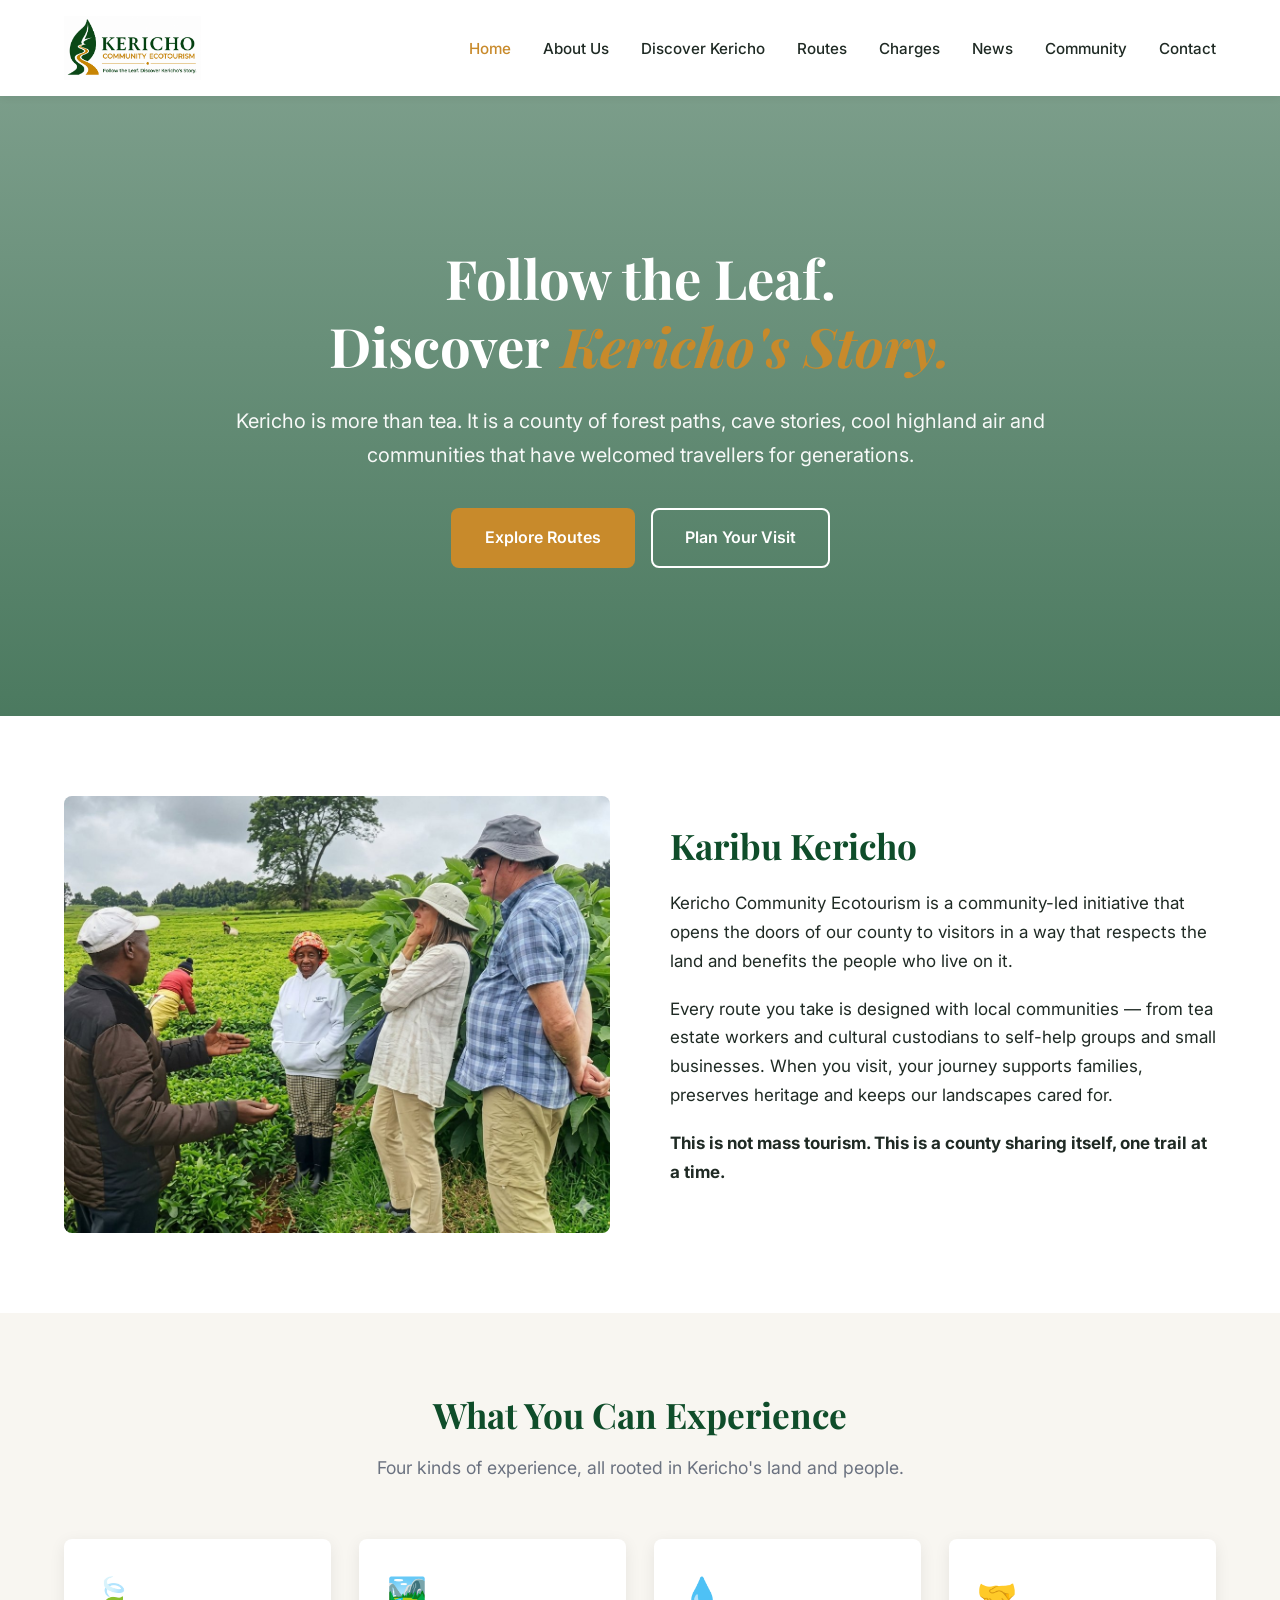
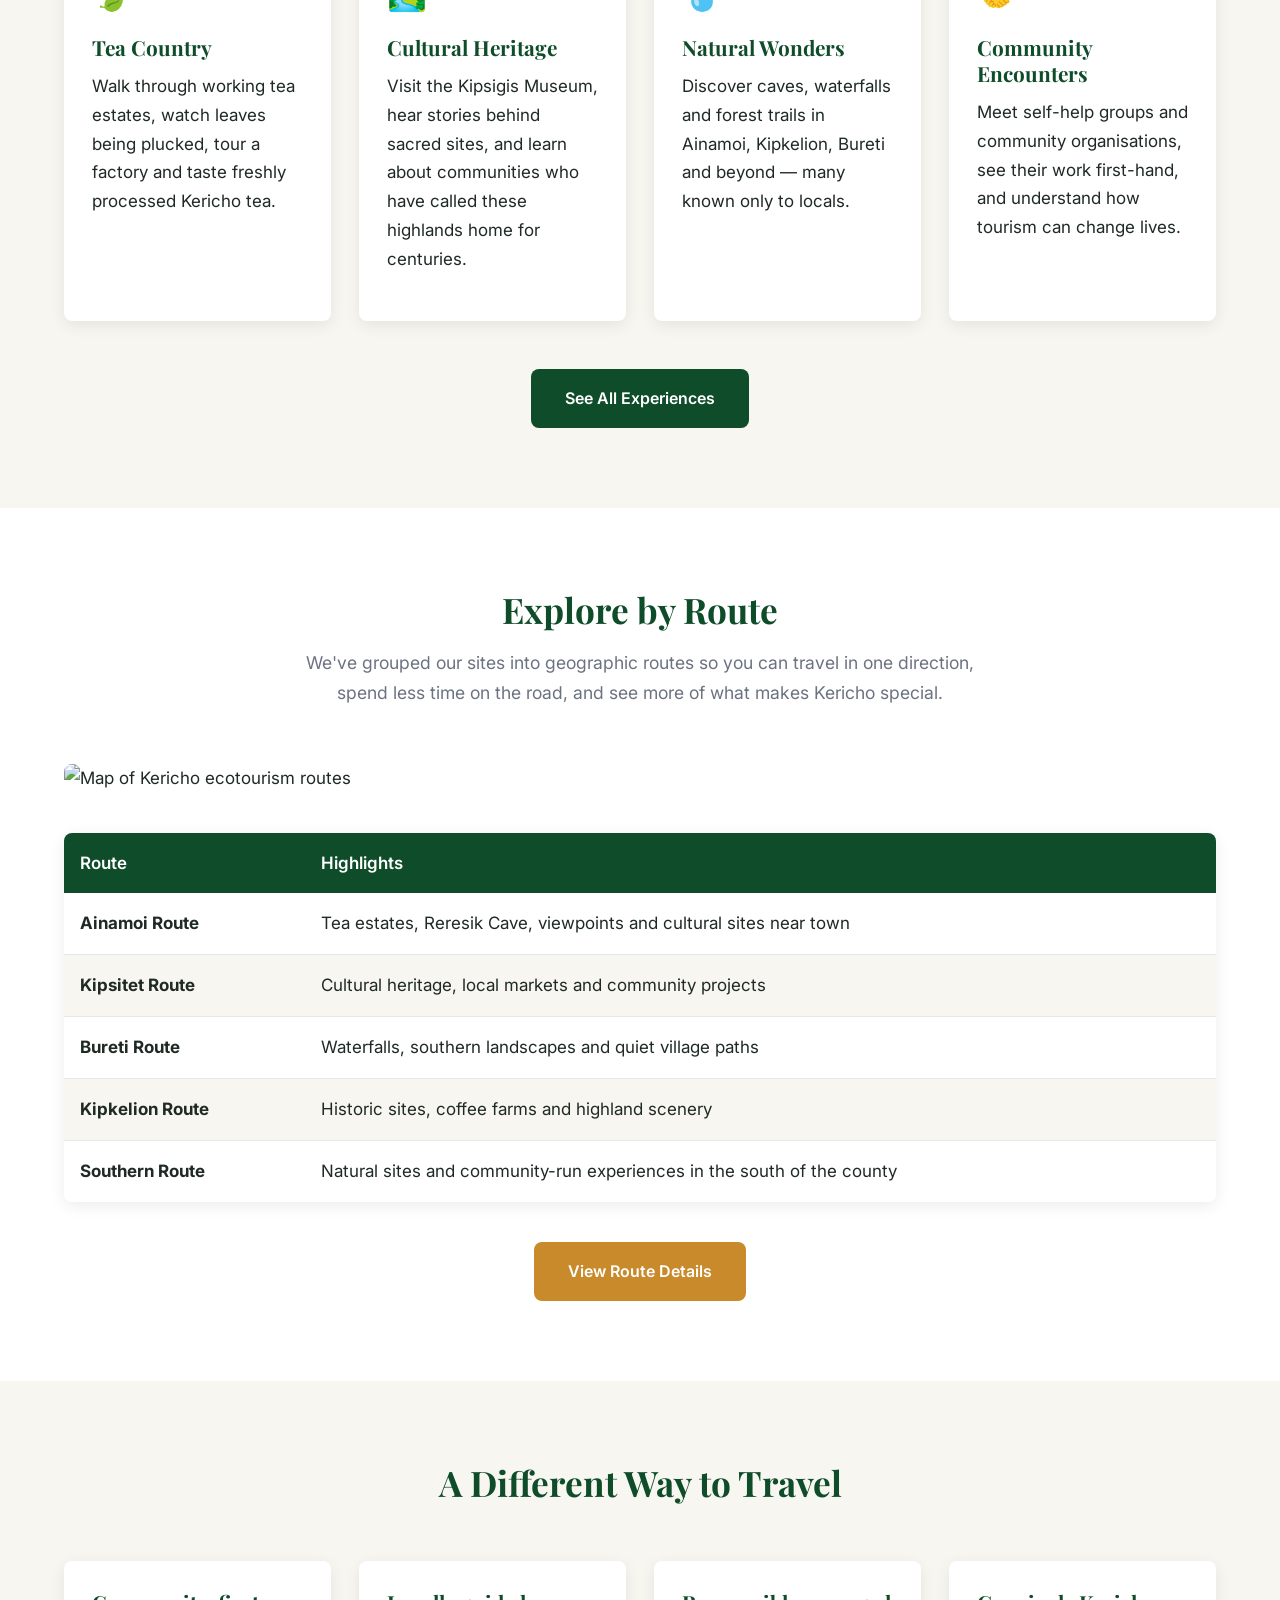
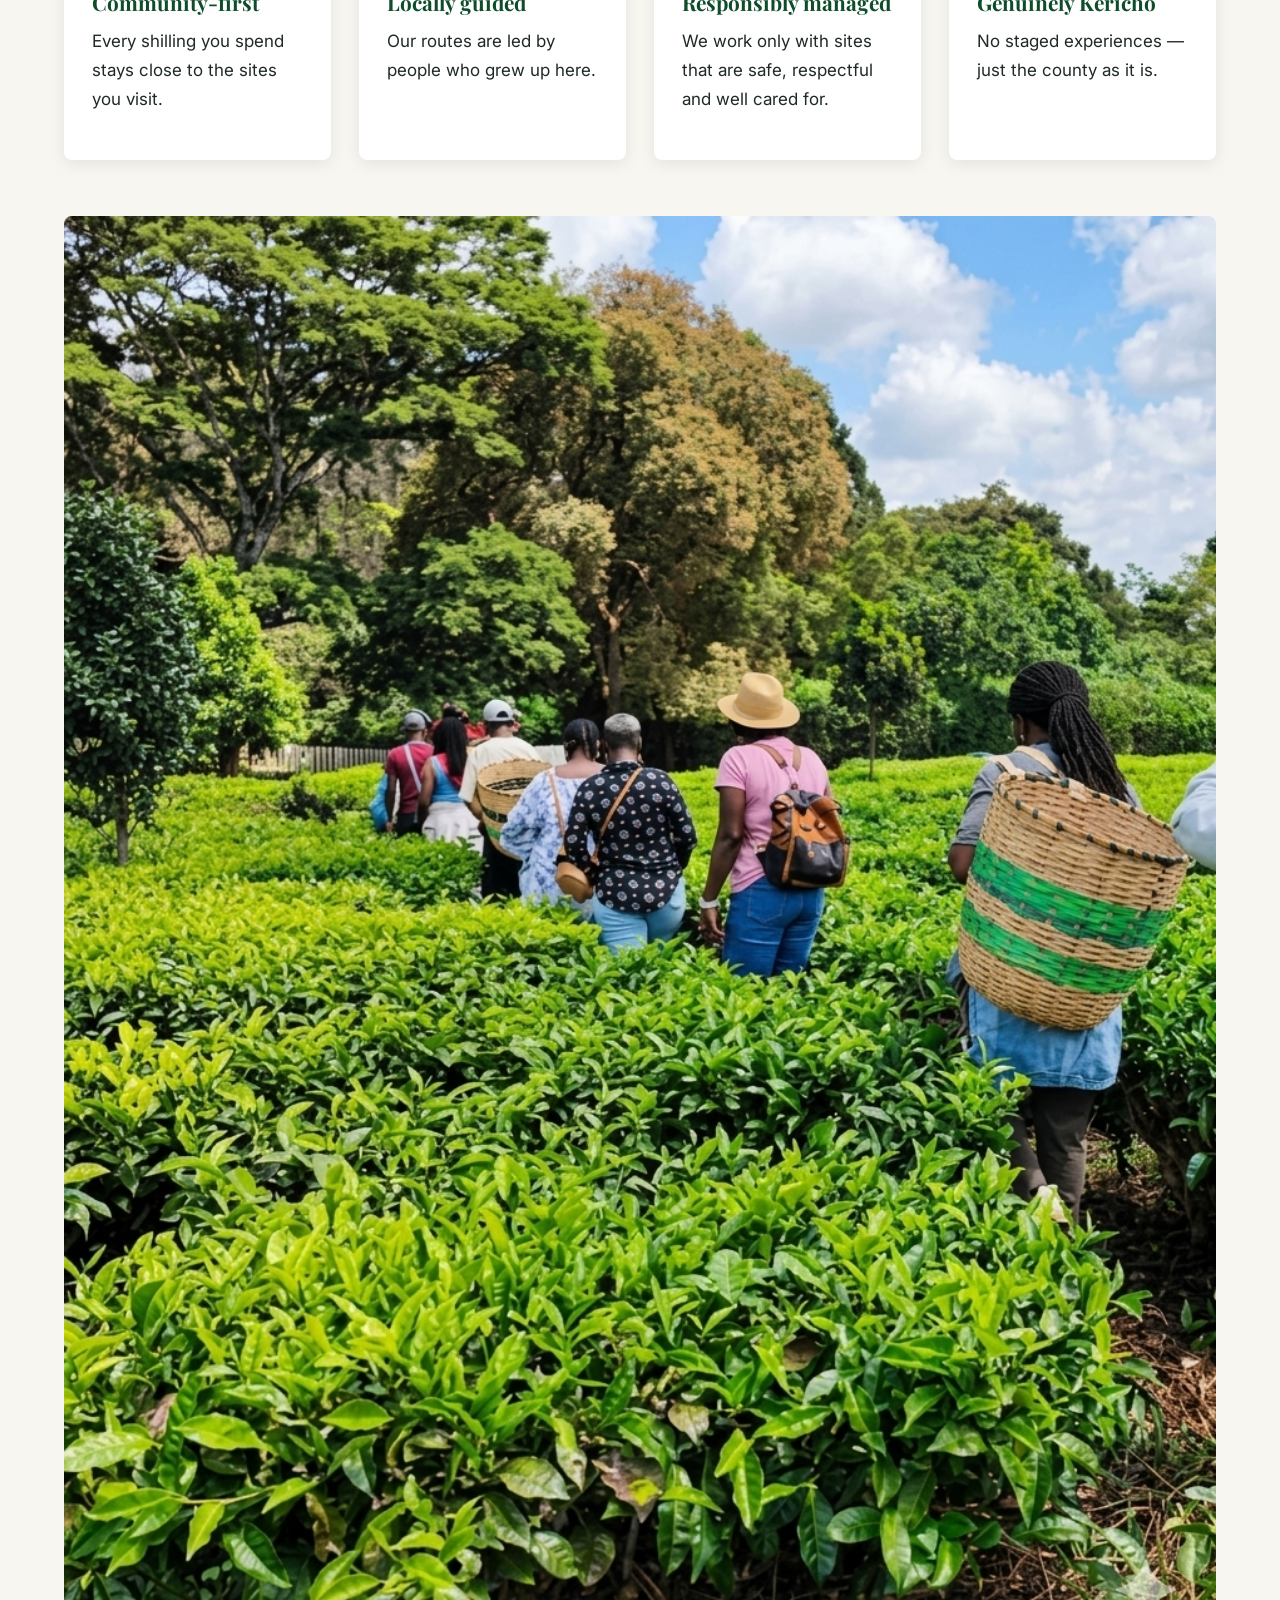
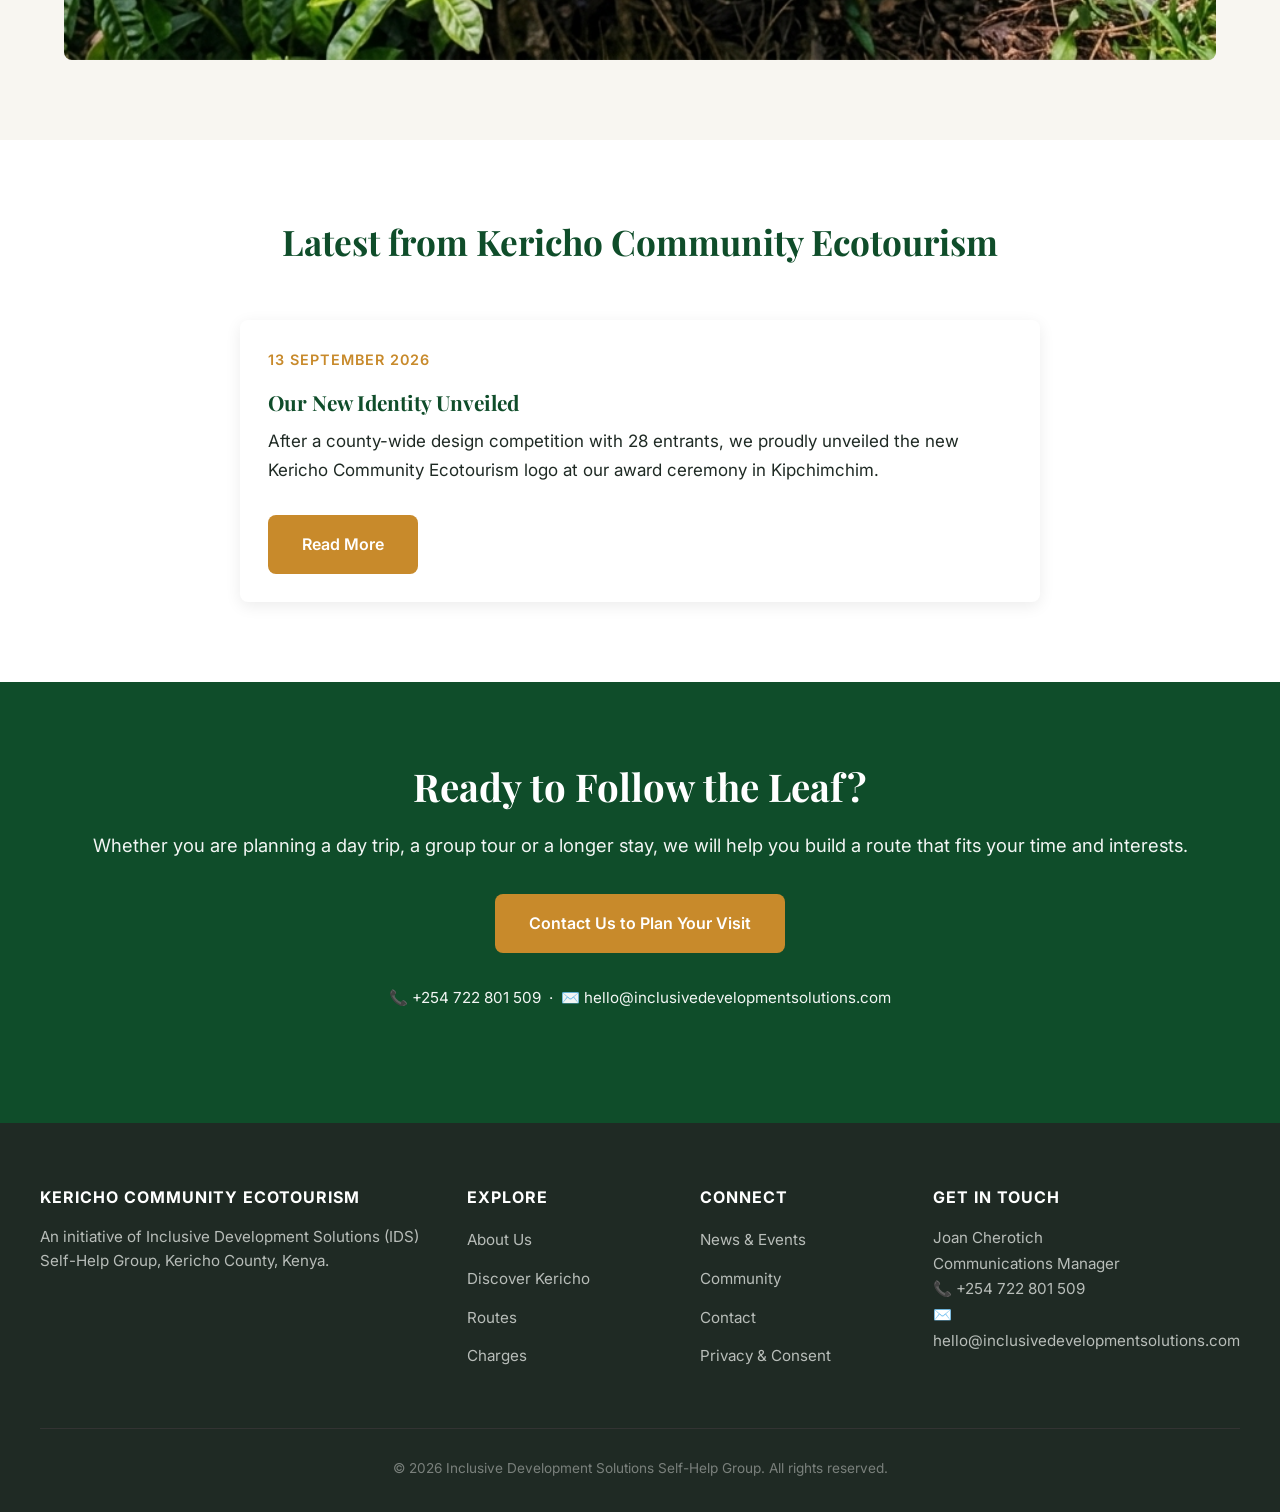
==== index.html @ 4a838493 "Initial website upload" ====
<!DOCTYPE html>
<html lang="en">
<head>
  <meta charset="UTF-8">
  <meta name="viewport" content="width=device-width, initial-scale=1.0">
  <title>Kericho Community Ecotourism | Follow the Leaf. Discover Kericho's Story.</title>
  <meta name="description" content="Discover Kericho's tea estates, cultural heritage sites, waterfalls and community experiences. Community-led ecotourism in Kericho County, Kenya.">

  <!-- Fonts -->
  <link rel="preconnect" href="https://fonts.googleapis.com">
  <link rel="preconnect" href="https://fonts.gstatic.com" crossorigin>
  <link href="https://fonts.googleapis.com/css2?family=Inter:wght@400;500;600;700&family=Playfair+Display:ital,wght@0,700;1,700&display=swap" rel="stylesheet">

  <!-- Styles -->
  <link rel="stylesheet" href="css/style.css">
</head>
<body>

  <!-- ===================== HEADER ===================== -->
  <header class="site-header">
    <div class="nav-wrap">
      <a href="index.html" class="nav-logo">
        <img src="images/logo.png" alt="Kericho Community Ecotourism logo">
      </a>
      <button class="nav-toggle" aria-label="Toggle menu" onclick="document.querySelector('.nav-menu').classList.toggle('open')">
        <span></span><span></span><span></span>
      </button>
      <ul class="nav-menu">
        <li><a href="index.html" class="active">Home</a></li>
        <li><a href="about.html">About Us</a></li>
        <li><a href="discover.html">Discover Kericho</a></li>
        <li><a href="routes.html">Routes</a></li>
        <li><a href="charges.html">Charges</a></li>
        <li><a href="news.html">News</a></li>
        <li><a href="community.html">Community</a></li>
        <li><a href="contact.html">Contact</a></li>
      </ul>
    </div>
  </header>

  <!-- ===================== HERO ===================== -->
  <section class="hero" style="--hero-image: url('images/visitors-walking.jpg');">
    <div class="hero-inner">
      <h1>Follow the Leaf.<br>Discover <span class="accent">Kericho's Story.</span></h1>
      <p>Kericho is more than tea. It is a county of forest paths, cave stories, cool highland air and communities that have welcomed travellers for generations.</p>
      <div class="hero-buttons">
        <a href="routes.html" class="btn btn-primary">Explore Routes</a>
        <a href="contact.html" class="btn btn-outline">Plan Your Visit</a>
      </div>
    </div>
  </section>

  <!-- ===================== WELCOME ===================== -->
  <section class="section">
    <div class="container">
      <div class="grid grid-2" style="align-items:center; gap:60px;">
        <div>
          <img src="images/local-guide.jpg" alt="A local guide welcoming visitors in Kericho" style="border-radius:8px; width:100%; height:auto;">
        </div>
        <div>
          <h2>Karibu Kericho</h2>
          <p>Kericho Community Ecotourism is a community-led initiative that opens the doors of our county to visitors in a way that respects the land and benefits the people who live on it.</p>
          <p>Every route you take is designed with local communities — from tea estate workers and cultural custodians to self-help groups and small businesses. When you visit, your journey supports families, preserves heritage and keeps our landscapes cared for.</p>
          <p><strong>This is not mass tourism. This is a county sharing itself, one trail at a time.</strong></p>
        </div>
      </div>
    </div>
  </section>

  <!-- ===================== EXPERIENCES ===================== -->
  <section class="section section--alt">
    <div class="container">
      <div class="section-head">
        <h2>What You Can Experience</h2>
        <p>Four kinds of experience, all rooted in Kericho's land and people.</p>
      </div>

      <div class="grid grid-4">
        <div class="card">
          <div class="card-body">
            <span class="icon">🍃</span>
            <h3>Tea Country</h3>
            <p>Walk through working tea estates, watch leaves being plucked, tour a factory and taste freshly processed Kericho tea.</p>
          </div>
        </div>
        <div class="card">
          <div class="card-body">
            <span class="icon">🏞️</span>
            <h3>Cultural Heritage</h3>
            <p>Visit the Kipsigis Museum, hear stories behind sacred sites, and learn about communities who have called these highlands home for centuries.</p>
          </div>
        </div>
        <div class="card">
          <div class="card-body">
            <span class="icon">💧</span>
            <h3>Natural Wonders</h3>
            <p>Discover caves, waterfalls and forest trails in Ainamoi, Kipkelion, Bureti and beyond — many known only to locals.</p>
          </div>
        </div>
        <div class="card">
          <div class="card-body">
            <span class="icon">🤝</span>
            <h3>Community Encounters</h3>
            <p>Meet self-help groups and community organisations, see their work first-hand, and understand how tourism can change lives.</p>
          </div>
        </div>
      </div>

      <div style="text-align:center; margin-top:48px;">
        <a href="discover.html" class="btn btn-green">See All Experiences</a>
      </div>
    </div>
  </section>

  <!-- ===================== FEATURED ROUTES ===================== -->
  <section class="section">
    <div class="container">
      <div class="section-head">
        <h2>Explore by Route</h2>
        <p>We've grouped our sites into geographic routes so you can travel in one direction, spend less time on the road, and see more of what makes Kericho special.</p>
      </div>

      <img src="images/route-map.jpg" alt="Map of Kericho ecotourism routes" style="border-radius:8px; width:100%; height:auto; margin-bottom:40px;">

      <div class="table-wrap">
        <table>
          <thead>
            <tr>
              <th>Route</th>
              <th>Highlights</th>
            </tr>
          </thead>
          <tbody>
            <tr><td><strong>Ainamoi Route</strong></td><td>Tea estates, Reresik Cave, viewpoints and cultural sites near town</td></tr>
            <tr><td><strong>Kipsitet Route</strong></td><td>Cultural heritage, local markets and community projects</td></tr>
            <tr><td><strong>Bureti Route</strong></td><td>Waterfalls, southern landscapes and quiet village paths</td></tr>
            <tr><td><strong>Kipkelion Route</strong></td><td>Historic sites, coffee farms and highland scenery</td></tr>
            <tr><td><strong>Southern Route</strong></td><td>Natural sites and community-run experiences in the south of the county</td></tr>
          </tbody>
        </table>
      </div>

      <div style="text-align:center; margin-top:40px;">
        <a href="routes.html" class="btn btn-primary">View Route Details</a>
      </div>
    </div>
  </section>

  <!-- ===================== WHY VISIT ===================== -->
  <section class="section section--alt">
    <div class="container">
      <div class="section-head">
        <h2>A Different Way to Travel</h2>
      </div>

      <div class="grid grid-4" style="margin-bottom:56px;">
        <div class="card"><div class="card-body">
          <h3>Community-first</h3>
          <p>Every shilling you spend stays close to the sites you visit.</p>
        </div></div>
        <div class="card"><div class="card-body">
          <h3>Locally guided</h3>
          <p>Our routes are led by people who grew up here.</p>
        </div></div>
        <div class="card"><div class="card-body">
          <h3>Responsibly managed</h3>
          <p>We work only with sites that are safe, respectful and well cared for.</p>
        </div></div>
        <div class="card"><div class="card-body">
          <h3>Genuinely Kericho</h3>
          <p>No staged experiences — just the county as it is.</p>
        </div></div>
      </div>

      <img src="images/visitors-walking.jpg" alt="Visitors walking with a local guide through tea country" style="border-radius:8px; width:100%; height:auto;">
    </div>
  </section>

  <!-- ===================== NEWS ===================== -->
  <section class="section">
    <div class="container">
      <div class="section-head">
        <h2>Latest from Kericho Community Ecotourism</h2>
      </div>

      <div class="card" style="max-width:800px; margin:0 auto;">
        <div class="card-body">
          <p style="color:var(--trail-gold); font-weight:600; font-size:0.9rem; letter-spacing:1px; text-transform:uppercase;">13 September 2026</p>
          <h3>Our New Identity Unveiled</h3>
          <p>After a county-wide design competition with 28 entrants, we proudly unveiled the new Kericho Community Ecotourism logo at our award ceremony in Kipchimchim.</p>
          <a href="news.html" class="btn btn-primary" style="margin-top:12px;">Read More</a>
        </div>
      </div>
    </div>
  </section>

  <!-- ===================== CTA ===================== -->
  <section class="cta-banner">
    <div class="container">
      <h2>Ready to Follow the Leaf?</h2>
      <p>Whether you are planning a day trip, a group tour or a longer stay, we will help you build a route that fits your time and interests.</p>
      <a href="contact.html" class="btn btn-primary">Contact Us to Plan Your Visit</a>
      <p style="margin-top:32px; font-size:0.95rem;">
        📞 +254 722 801 509 &nbsp;·&nbsp; ✉️ hello@inclusivedevelopmentsolutions.com
      </p>
    </div>
  </section>

  <!-- ===================== FOOTER ===================== -->
  <footer class="site-footer">
    <div class="footer-grid">
      <div>
        <h4>Kericho Community Ecotourism</h4>
        <p class="footer-about">An initiative of Inclusive Development Solutions (IDS) Self-Help Group, Kericho County, Kenya.</p>
      </div>
      <div>
        <h4>Explore</h4>
        <ul>
          <li><a href="about.html">About Us</a></li>
          <li><a href="discover.html">Discover Kericho</a></li>
          <li><a href="routes.html">Routes</a></li>
          <li><a href="charges.html">Charges</a></li>
        </ul>
      </div>
      <div>
        <h4>Connect</h4>
        <ul>
          <li><a href="news.html">News & Events</a></li>
          <li><a href="community.html">Community</a></li>
          <li><a href="contact.html">Contact</a></li>
          <li><a href="privacy.html">Privacy & Consent</a></li>
        </ul>
      </div>
      <div>
        <h4>Get in Touch</h4>
        <p style="font-size:0.95rem;">
          Joan Cherotich<br>
          Communications Manager<br>
          📞 +254 722 801 509<br>
          ✉️ hello@inclusivedevelopmentsolutions.com
        </p>
      </div>
    </div>
    <div class="footer-bottom">
      © 2026 Inclusive Development Solutions Self-Help Group. All rights reserved.
    </div>
  </footer>

  <script src="js/main.js"></script>
</body>
</html>
---- css/style.css ----
/* ============================================
   KERICHO COMMUNITY ECOTOURISM
   Main Stylesheet
   Colours from official logo
   ============================================ */

:root {
  --tea-green: #0F4D2A;
  --trail-gold: #C88A2B;
  --leaf-gold: #D9A441;
  --off-white: #F8F6F1;
  --charcoal: #1F2A24;
  --white: #FFFFFF;
  --grey: #6B7280;
  --light-grey: #E5E7EB;

  --font-heading: 'Playfair Display', Georgia, serif;
  --font-body: 'Inter', -apple-system, BlinkMacSystemFont, 'Segoe UI', sans-serif;

  --max-width: 1200px;
  --radius: 8px;
  --shadow: 0 4px 16px rgba(0,0,0,0.08);
  --shadow-lg: 0 12px 32px rgba(0,0,0,0.12);
}

/* ---------- RESET ---------- */
* { margin: 0; padding: 0; box-sizing: border-box; }

html { scroll-behavior: smooth; }

body {
  font-family: var(--font-body);
  font-size: 17px;
  line-height: 1.7;
  color: var(--charcoal);
  background: var(--white);
}

img { max-width: 100%; display: block; }
a { color: var(--tea-green); text-decoration: none; transition: color 0.2s; }
a:hover { color: var(--trail-gold); }

/* ---------- TYPOGRAPHY ---------- */
h1, h2, h3, h4 {
  font-family: var(--font-heading);
  font-weight: 700;
  line-height: 1.25;
  color: var(--tea-green);
  margin-bottom: 0.6em;
}

h1 { font-size: 3rem; }
h2 { font-size: 2.2rem; }
h3 { font-size: 1.5rem; }
h4 { font-size: 1.15rem; }

p { margin-bottom: 1.1em; }

.lead {
  font-size: 1.2rem;
  color: var(--grey);
  line-height: 1.6;
}

/* ---------- LAYOUT ---------- */
.container {
  max-width: var(--max-width);
  margin: 0 auto;
  padding: 0 24px;
}

.section {
  padding: 80px 0;
}

.section--alt {
  background: var(--off-white);
}

.section--green {
  background: var(--tea-green);
  color: var(--white);
}

.section--green h2,
.section--green h3 {
  color: var(--white);
}

/* ---------- HEADER / NAV ---------- */
.site-header {
  position: sticky;
  top: 0;
  background: var(--white);
  z-index: 1000;
  box-shadow: 0 2px 8px rgba(0,0,0,0.06);
}

.nav-wrap {
  display: flex;
  align-items: center;
  justify-content: space-between;
  padding: 16px 24px;
  max-width: var(--max-width);
  margin: 0 auto;
}

.nav-logo img {
  height: 64px;
  width: auto;
}

.nav-menu {
  display: flex;
  gap: 32px;
  list-style: none;
  align-items: center;
}

.nav-menu a {
  color: var(--charcoal);
  font-weight: 500;
  font-size: 0.95rem;
}

.nav-menu a:hover,
.nav-menu a.active {
  color: var(--trail-gold);
}

.nav-toggle {
  display: none;
  background: none;
  border: none;
  cursor: pointer;
  padding: 8px;
}

.nav-toggle span {
  display: block;
  width: 26px;
  height: 3px;
  background: var(--tea-green);
  margin: 5px 0;
  transition: 0.3s;
}

/* ---------- HERO ---------- */
.hero {
  position: relative;
  min-height: 620px;
  display: flex;
  align-items: center;
  color: var(--white);
  background: linear-gradient(rgba(15,77,42,0.55), rgba(15,77,42,0.75)),
              var(--hero-image, #0F4D2A);
  background-size: cover;
  background-position: center;
  text-align: center;
}

.hero-inner {
  max-width: 860px;
  margin: 0 auto;
  padding: 100px 24px;
}

.hero h1 {
  color: var(--white);
  font-size: 3.4rem;
  margin-bottom: 24px;
}

.hero h1 .accent {
  color: var(--trail-gold);
  font-style: italic;
}

.hero p {
  font-size: 1.25rem;
  margin-bottom: 36px;
  opacity: 0.95;
}

.hero-buttons {
  display: flex;
  gap: 16px;
  justify-content: center;
  flex-wrap: wrap;
}

/* ---------- BUTTONS ---------- */
.btn {
  display: inline-block;
  padding: 14px 32px;
  border-radius: var(--radius);
  font-weight: 600;
  font-size: 1rem;
  cursor: pointer;
  transition: all 0.25s;
  border: 2px solid transparent;
  text-align: center;
}

.btn-primary {
  background: var(--trail-gold);
  color: var(--white);
}

.btn-primary:hover {
  background: var(--leaf-gold);
  color: var(--white);
  transform: translateY(-2px);
  box-shadow: var(--shadow);
}

.btn-outline {
  background: transparent;
  color: var(--white);
  border-color: var(--white);
}

.btn-outline:hover {
  background: var(--white);
  color: var(--tea-green);
}

.btn-green {
  background: var(--tea-green);
  color: var(--white);
}

.btn-green:hover {
  background: #0a3a1f;
  color: var(--white);
  transform: translateY(-2px);
  box-shadow: var(--shadow);
}

/* ---------- IMAGE PLACEHOLDERS ---------- */
.img-placeholder {
  background: repeating-linear-gradient(
    45deg,
    #E8E4DB,
    #E8E4DB 12px,
    #DCD7CC 12px,
    #DCD7CC 24px
  );
  border: 2px dashed var(--trail-gold);
  border-radius: var(--radius);
  display: flex;
  align-items: center;
  justify-content: center;
  text-align: center;
  padding: 40px 24px;
  color: #6B5A2E;
  font-size: 0.9rem;
  font-weight: 500;
  line-height: 1.5;
  min-height: 260px;
}

.img-placeholder--hero {
  min-height: 480px;
}

.img-placeholder--wide {
  min-height: 360px;
}

/* ---------- CARDS GRID ---------- */
.grid {
  display: grid;
  gap: 28px;
}

.grid-2 { grid-template-columns: repeat(auto-fit, minmax(320px, 1fr)); }
.grid-3 { grid-template-columns: repeat(auto-fit, minmax(280px, 1fr)); }
.grid-4 { grid-template-columns: repeat(auto-fit, minmax(240px, 1fr)); }

.card {
  background: var(--white);
  border-radius: var(--radius);
  box-shadow: var(--shadow);
  overflow: hidden;
  transition: transform 0.25s, box-shadow 0.25s;
}

.card:hover {
  transform: translateY(-4px);
  box-shadow: var(--shadow-lg);
}

.card-body {
  padding: 28px;
}

.card h3 {
  font-size: 1.3rem;
  margin-bottom: 12px;
}

.card .icon {
  font-size: 2rem;
  margin-bottom: 12px;
  display: block;
}

/* ---------- SECTION HEADINGS ---------- */
.section-head {
  text-align: center;
  max-width: 720px;
  margin: 0 auto 56px;
}

.section-head h2 {
  margin-bottom: 16px;
}

.section-head p {
  color: var(--grey);
  font-size: 1.1rem;
}

/* ---------- TABLE ---------- */
.table-wrap {
  overflow-x: auto;
  border-radius: var(--radius);
  box-shadow: var(--shadow);
}

table {
  width: 100%;
  border-collapse: collapse;
  background: var(--white);
}

th {
  background: var(--tea-green);
  color: var(--white);
  padding: 16px;
  text-align: left;
  font-family: var(--font-body);
  font-weight: 600;
}

td {
  padding: 16px;
  border-bottom: 1px solid var(--light-grey);
}

tr:last-child td { border-bottom: none; }
tr:nth-child(even) td { background: var(--off-white); }

/* ---------- CTA BANNER ---------- */
.cta-banner {
  background: var(--tea-green);
  color: var(--white);
  text-align: center;
  padding: 80px 24px;
}

.cta-banner h2 {
  color: var(--white);
  font-size: 2.4rem;
  margin-bottom: 20px;
}

.cta-banner p {
  font-size: 1.15rem;
  margin-bottom: 32px;
  opacity: 0.95;
}

/* ---------- FOOTER ---------- */
.site-footer {
  background: var(--charcoal);
  color: #B8BDB9;
  padding: 64px 24px 32px;
}

.footer-grid {
  max-width: var(--max-width);
  margin: 0 auto;
  display: grid;
  grid-template-columns: 2fr 1fr 1fr 1.4fr;
  gap: 40px;
}

.footer-grid h4 {
  color: var(--white);
  font-family: var(--font-body);
  font-size: 1rem;
  margin-bottom: 18px;
  text-transform: uppercase;
  letter-spacing: 1px;
}

.footer-grid ul {
  list-style: none;
}

.footer-grid li {
  margin-bottom: 10px;
}

.footer-grid a {
  color: #B8BDB9;
  font-size: 0.95rem;
}

.footer-grid a:hover {
  color: var(--trail-gold);
}

.footer-about {
  font-size: 0.95rem;
  line-height: 1.6;
  margin-bottom: 16px;
}

.footer-bottom {
  max-width: var(--max-width);
  margin: 48px auto 0;
  padding-top: 28px;
  border-top: 1px solid #333;
  text-align: center;
  font-size: 0.85rem;
  color: #7A807C;
}

/* ---------- RESPONSIVE ---------- */
@media (max-width: 900px) {
  .footer-grid {
    grid-template-columns: 1fr 1fr;
  }
  h1 { font-size: 2.4rem; }
  .hero h1 { font-size: 2.4rem; }
  h2 { font-size: 1.8rem; }
}

@media (max-width: 720px) {
  .nav-toggle { display: block; }
  .nav-menu {
    position: absolute;
    top: 100%;
    left: 0;
    right: 0;
    background: var(--white);
    flex-direction: column;
    padding: 24px;
    gap: 20px;
    box-shadow: 0 8px 24px rgba(0,0,0,0.1);
    display: none;
  }
  .nav-menu.open { display: flex; }
  .section { padding: 56px 0; }
  .footer-grid { grid-template-columns: 1fr; }
  .nav-logo img { height: 52px; }
  .hero { min-height: 500px; }
  .hero-inner { padding: 60px 24px; }
  .btn { width: 100%; }
  .hero-buttons { flex-direction: column; }
}
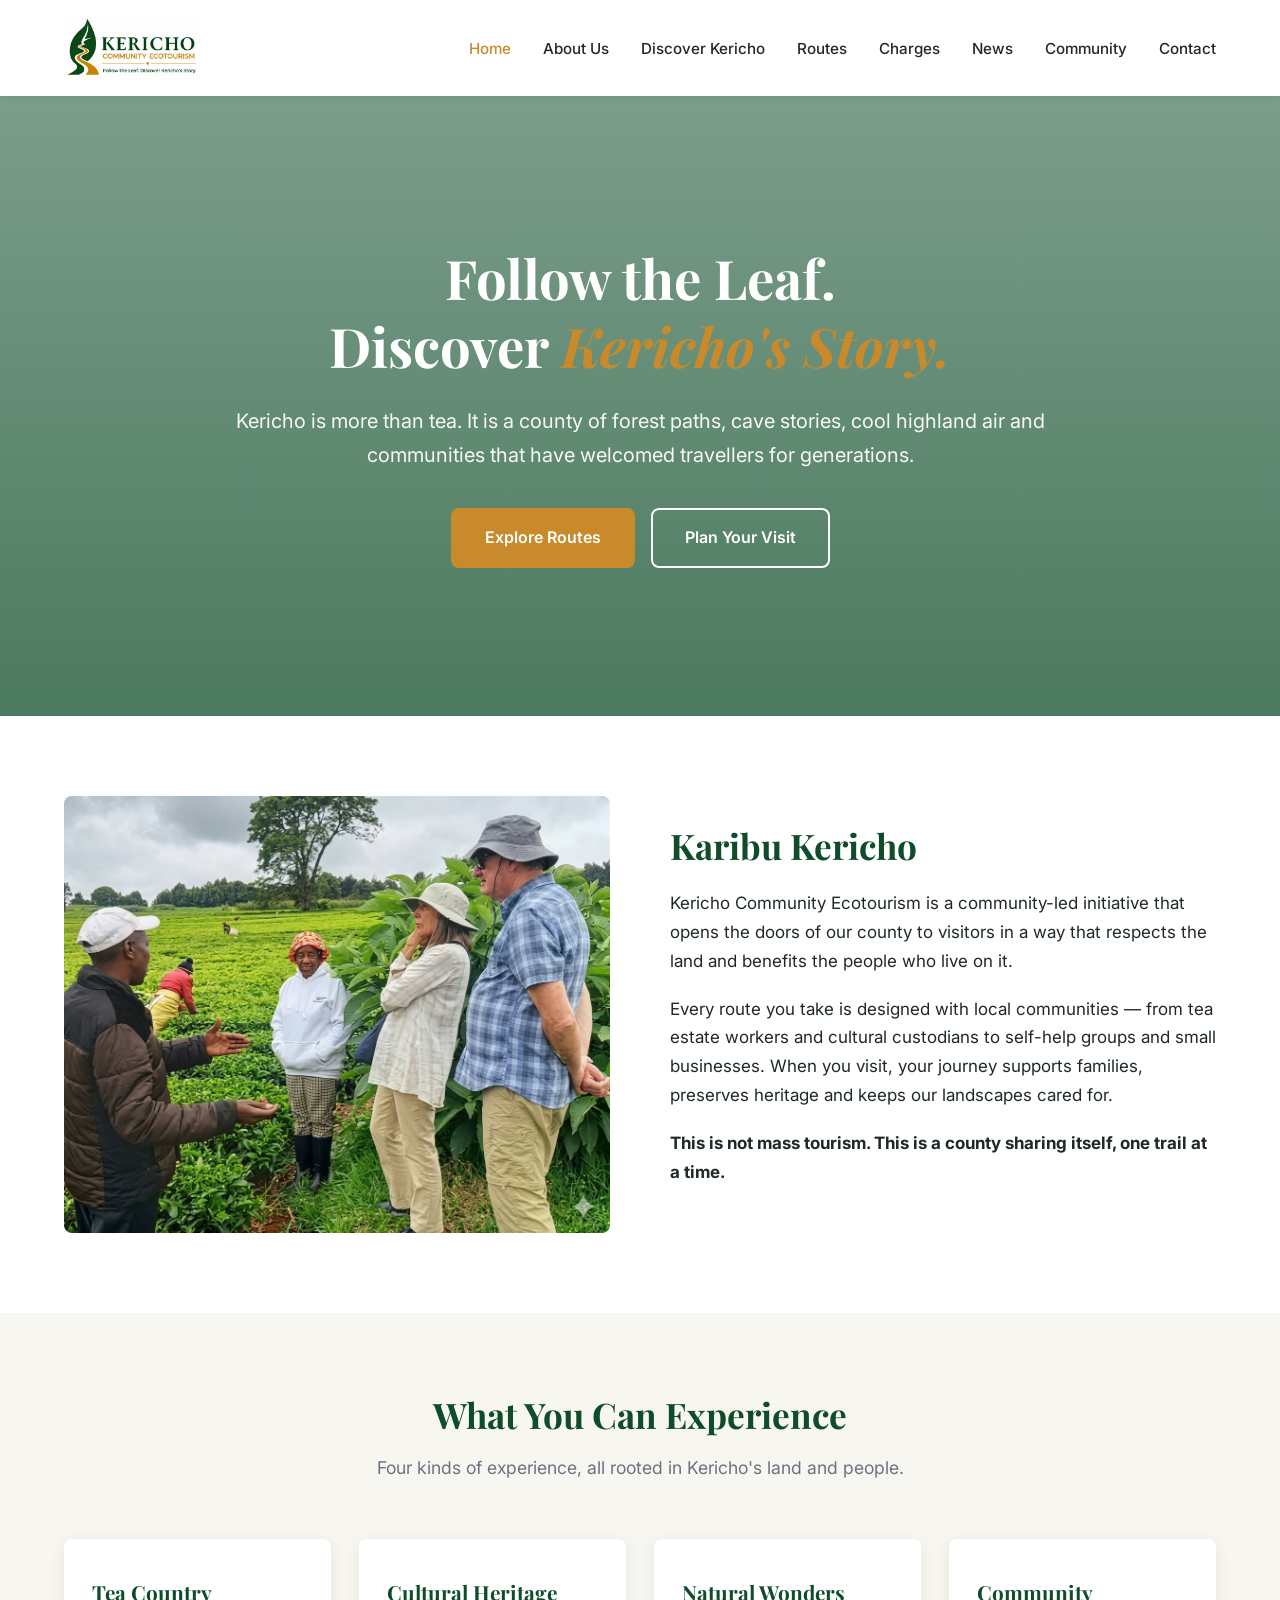
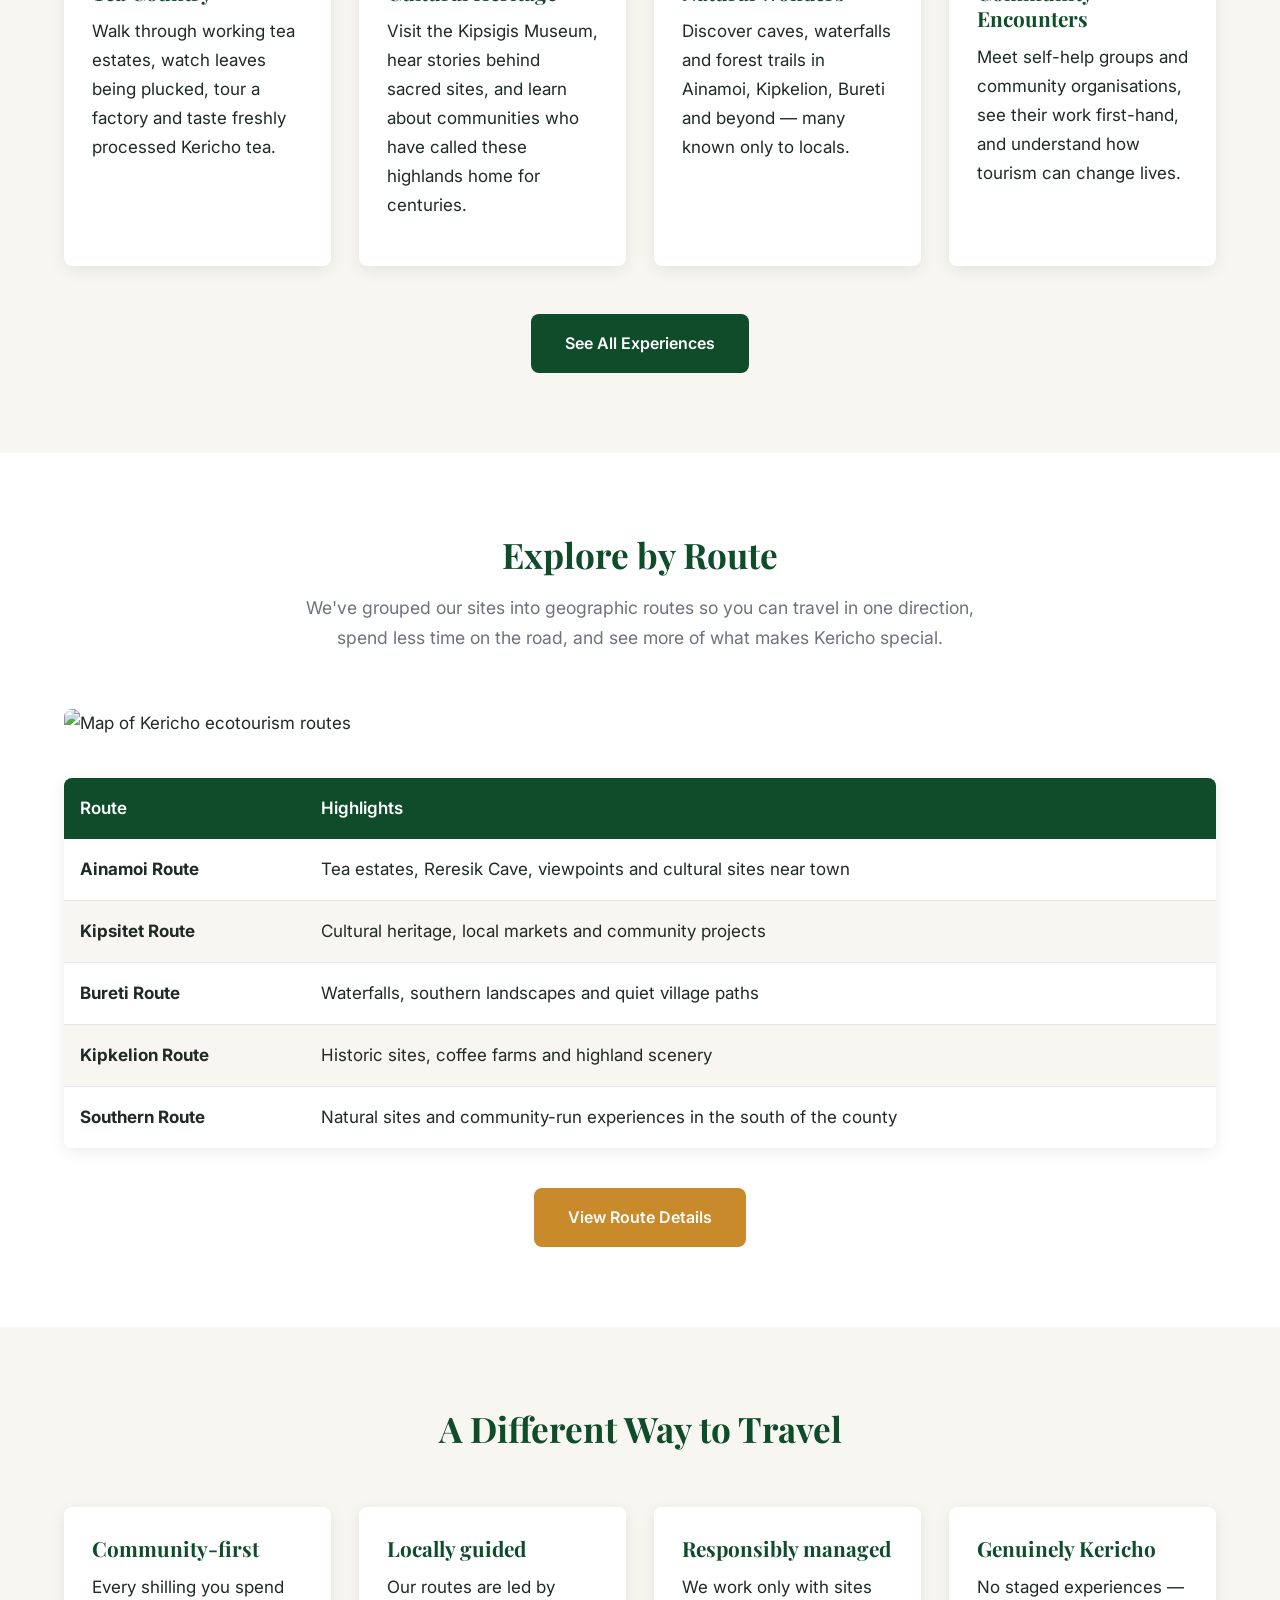
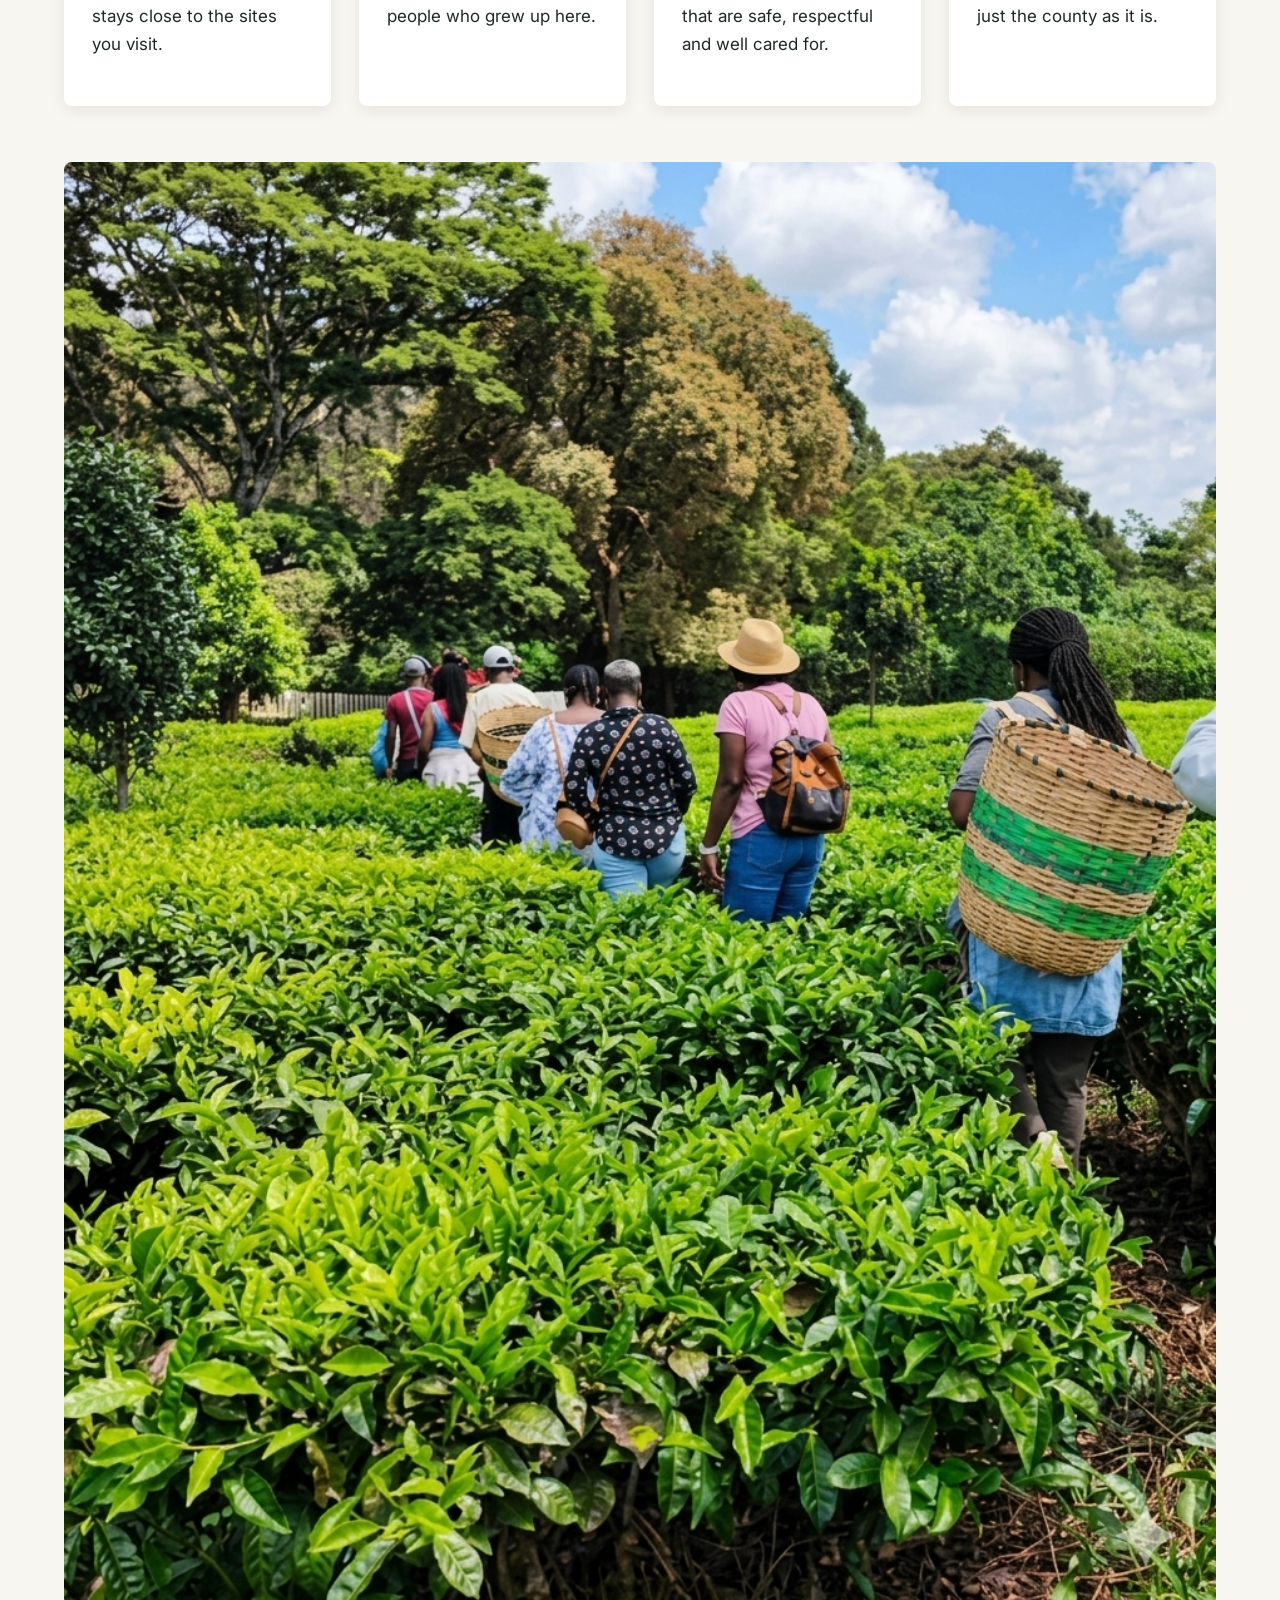
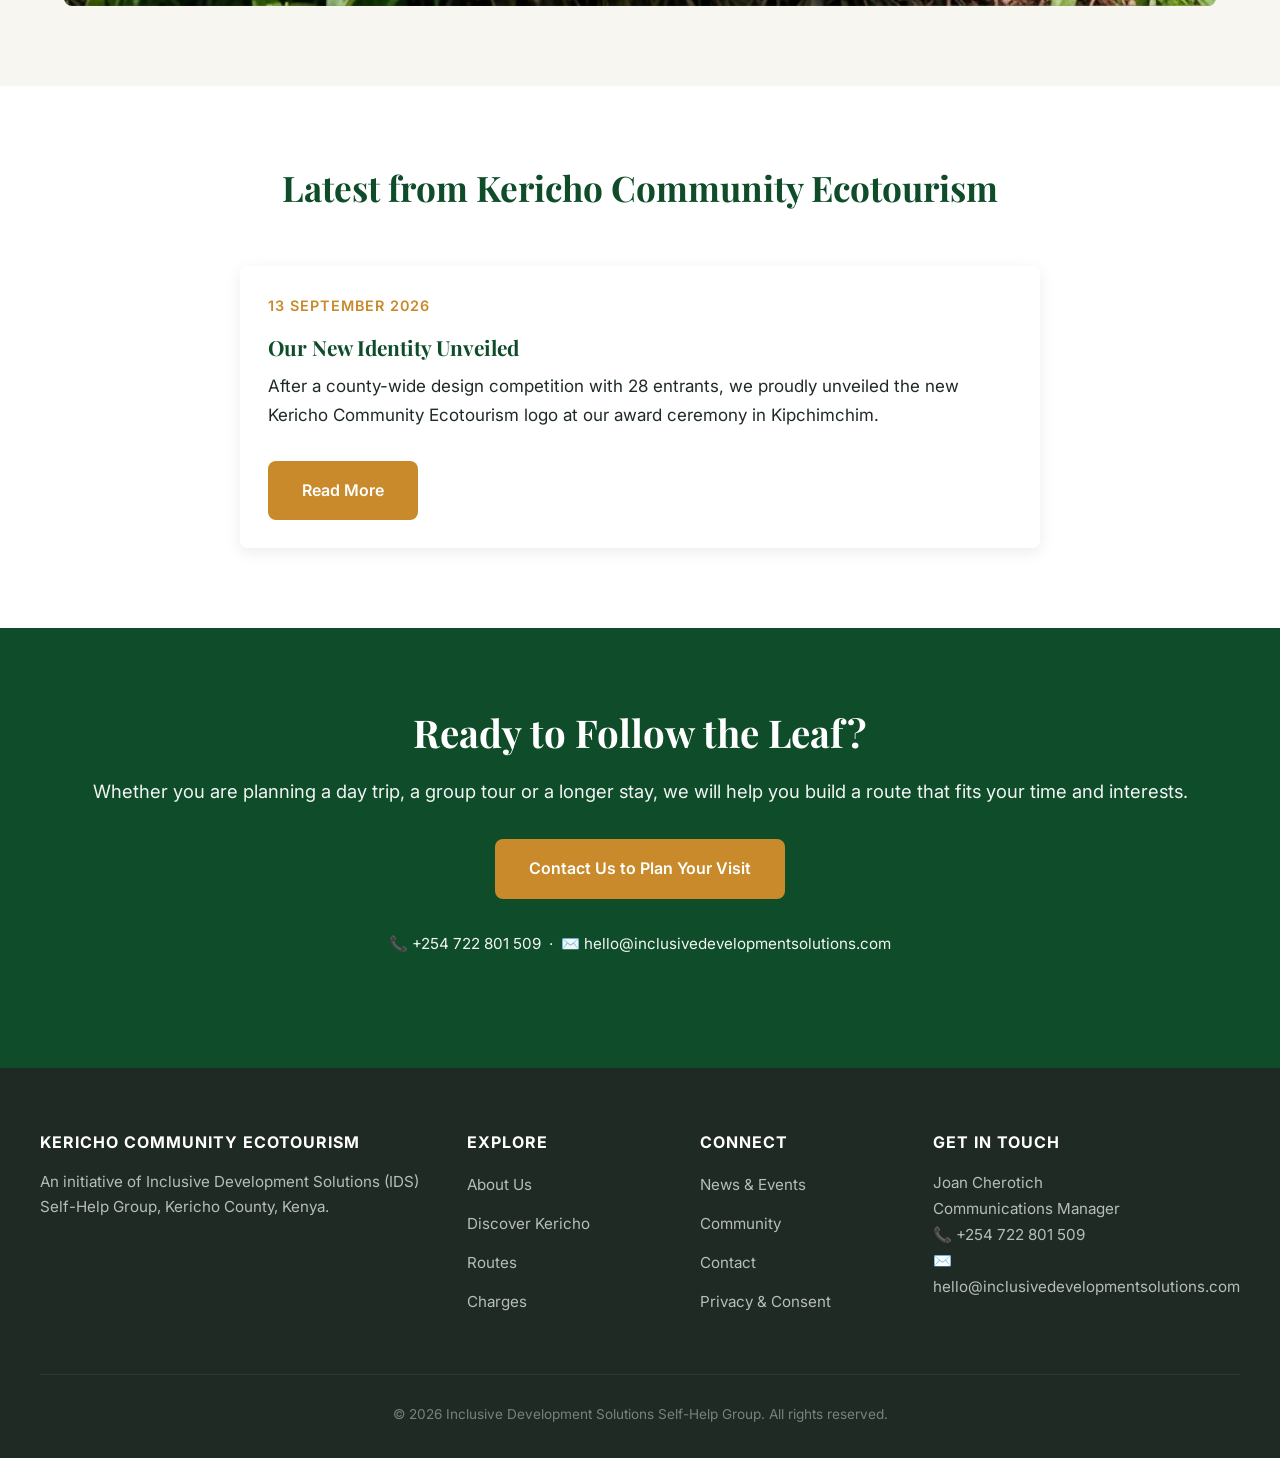
==== commit 8ac387e0: "Describe what you changed" ====
--- a/index.html
+++ b/index.html
@@ -78,28 +78,28 @@
       <div class="grid grid-4">
         <div class="card">
           <div class="card-body">
-            <span class="icon">🍃</span>
+            <span class="icon"></span>
             <h3>Tea Country</h3>
             <p>Walk through working tea estates, watch leaves being plucked, tour a factory and taste freshly processed Kericho tea.</p>
           </div>
         </div>
         <div class="card">
           <div class="card-body">
-            <span class="icon">🏞️</span>
+            <span class="icon"></span>
             <h3>Cultural Heritage</h3>
             <p>Visit the Kipsigis Museum, hear stories behind sacred sites, and learn about communities who have called these highlands home for centuries.</p>
           </div>
         </div>
         <div class="card">
           <div class="card-body">
-            <span class="icon">💧</span>
+            <span class="icon"></span>
             <h3>Natural Wonders</h3>
             <p>Discover caves, waterfalls and forest trails in Ainamoi, Kipkelion, Bureti and beyond — many known only to locals.</p>
           </div>
         </div>
         <div class="card">
           <div class="card-body">
-            <span class="icon">🤝</span>
+            <span class="icon"></span>
             <h3>Community Encounters</h3>
             <p>Meet self-help groups and community organisations, see their work first-hand, and understand how tourism can change lives.</p>
           </div>
